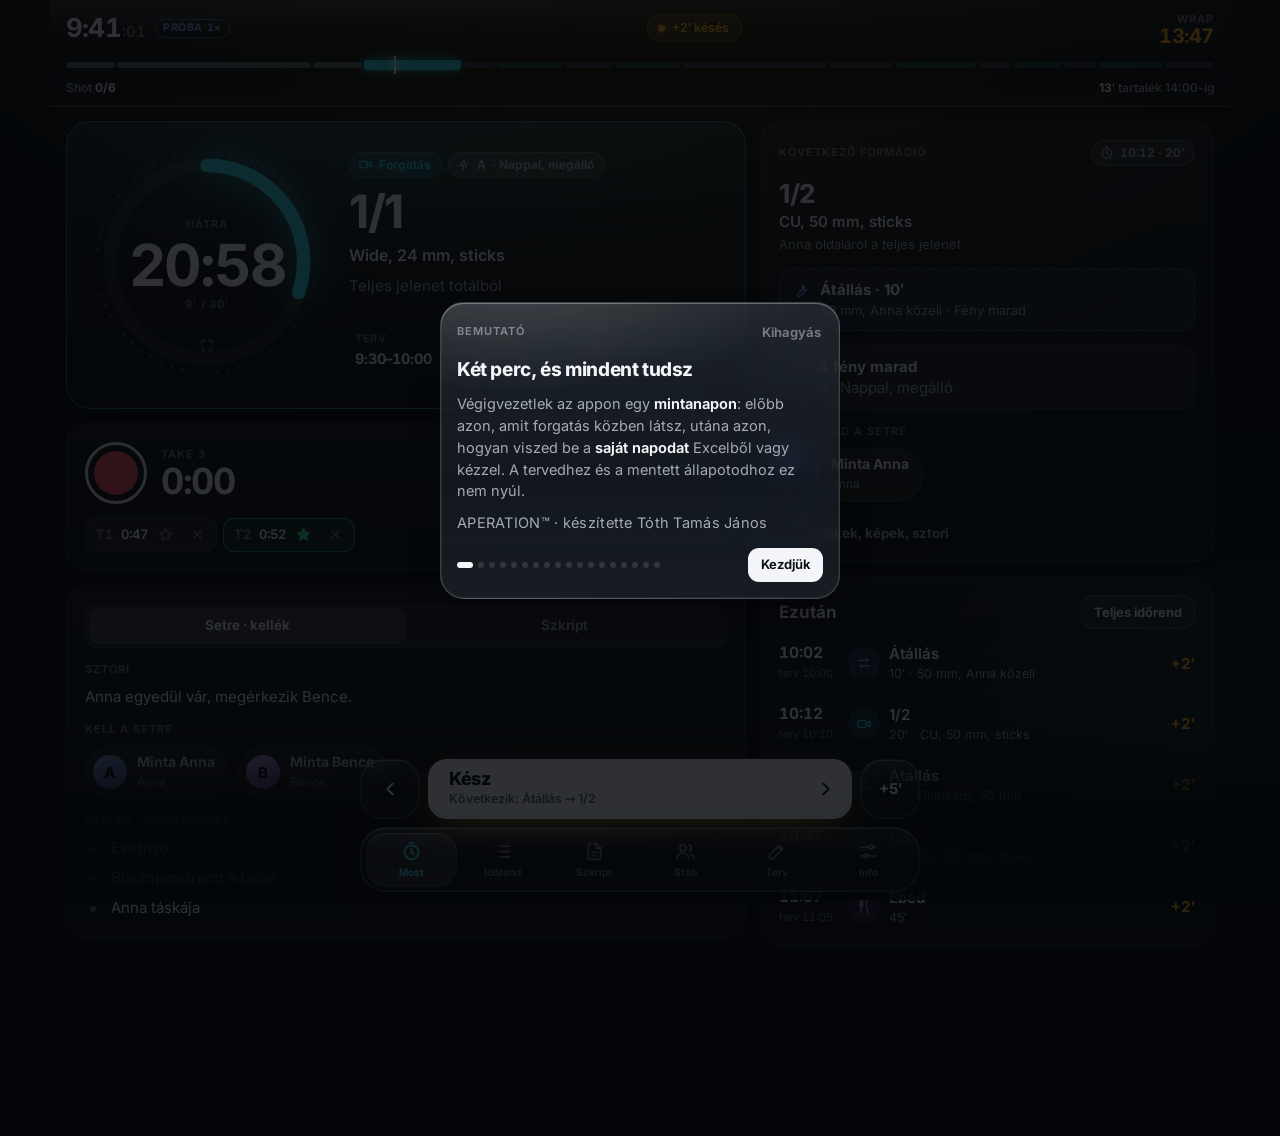
==== docs/index.html @ 69f92d98 "A főcím az APERATION-re visz; a Kapaszkodni-app a /kapaszkodni/ alá költözött; a régi főcímes offlin" ====
<!doctype html>
<html lang="hu"><head>
<meta charset="utf-8">
<meta name="viewport" content="width=device-width,initial-scale=1">
<title>APERATION</title>
<meta http-equiv="refresh" content="0; url=base/">
<link rel="canonical" href="base/">
<meta name="theme-color" content="#07090d">
<link rel="icon" href="base/brand/aperation-icon.svg" type="image/svg+xml">
<script>
// A repó főcíme az APERATION appra visz. (A Kapaszkodni-forgatás régi appja: kapaszkodni/)
location.replace("base/"+location.search+location.hash);
</script>
</head><body style="margin:0;background:#07090d;color:#f3f5f8;font-family:system-ui,sans-serif;display:grid;place-items:center;min-height:100vh">
<p><a href="base/" style="color:#35d8e8">APERATION megnyitása</a></p>
</body></html>
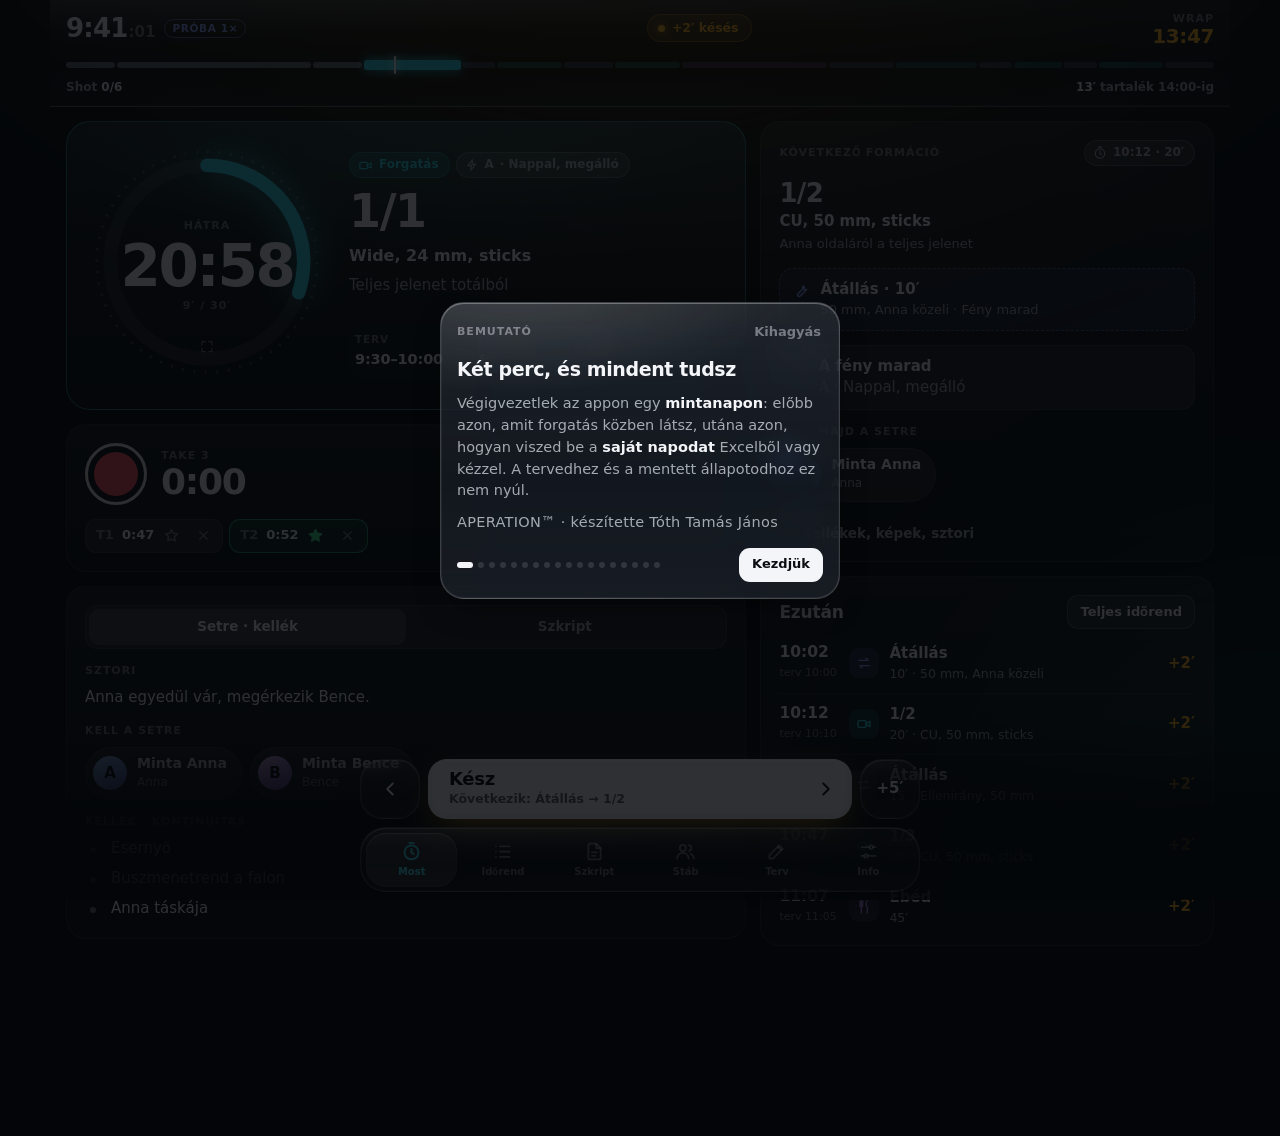
==== commit 88e1ec0e: "Ikon: a főcímen is az APERATION ikonja (a régi fájlneveken is), az ikonlinkek új címet kapnak, hogy " ====
--- a/docs/index.html
+++ b/docs/index.html
@@ -6,7 +6,9 @@
 <meta http-equiv="refresh" content="0; url=base/">
 <link rel="canonical" href="base/">
 <meta name="theme-color" content="#07090d">
-<link rel="icon" href="base/brand/aperation-icon.svg" type="image/svg+xml">
+<link rel="icon" href="base/brand/aperation-icon.svg?v=aperation" type="image/svg+xml">
+<link rel="icon" href="icon-192.png?v=aperation" sizes="192x192">
+<link rel="apple-touch-icon" href="apple-touch-icon.png?v=aperation">
 <script>
 // A repó főcíme az APERATION appra visz. (A Kapaszkodni-forgatás régi appja: kapaszkodni/)
 location.replace("base/"+location.search+location.hash);
